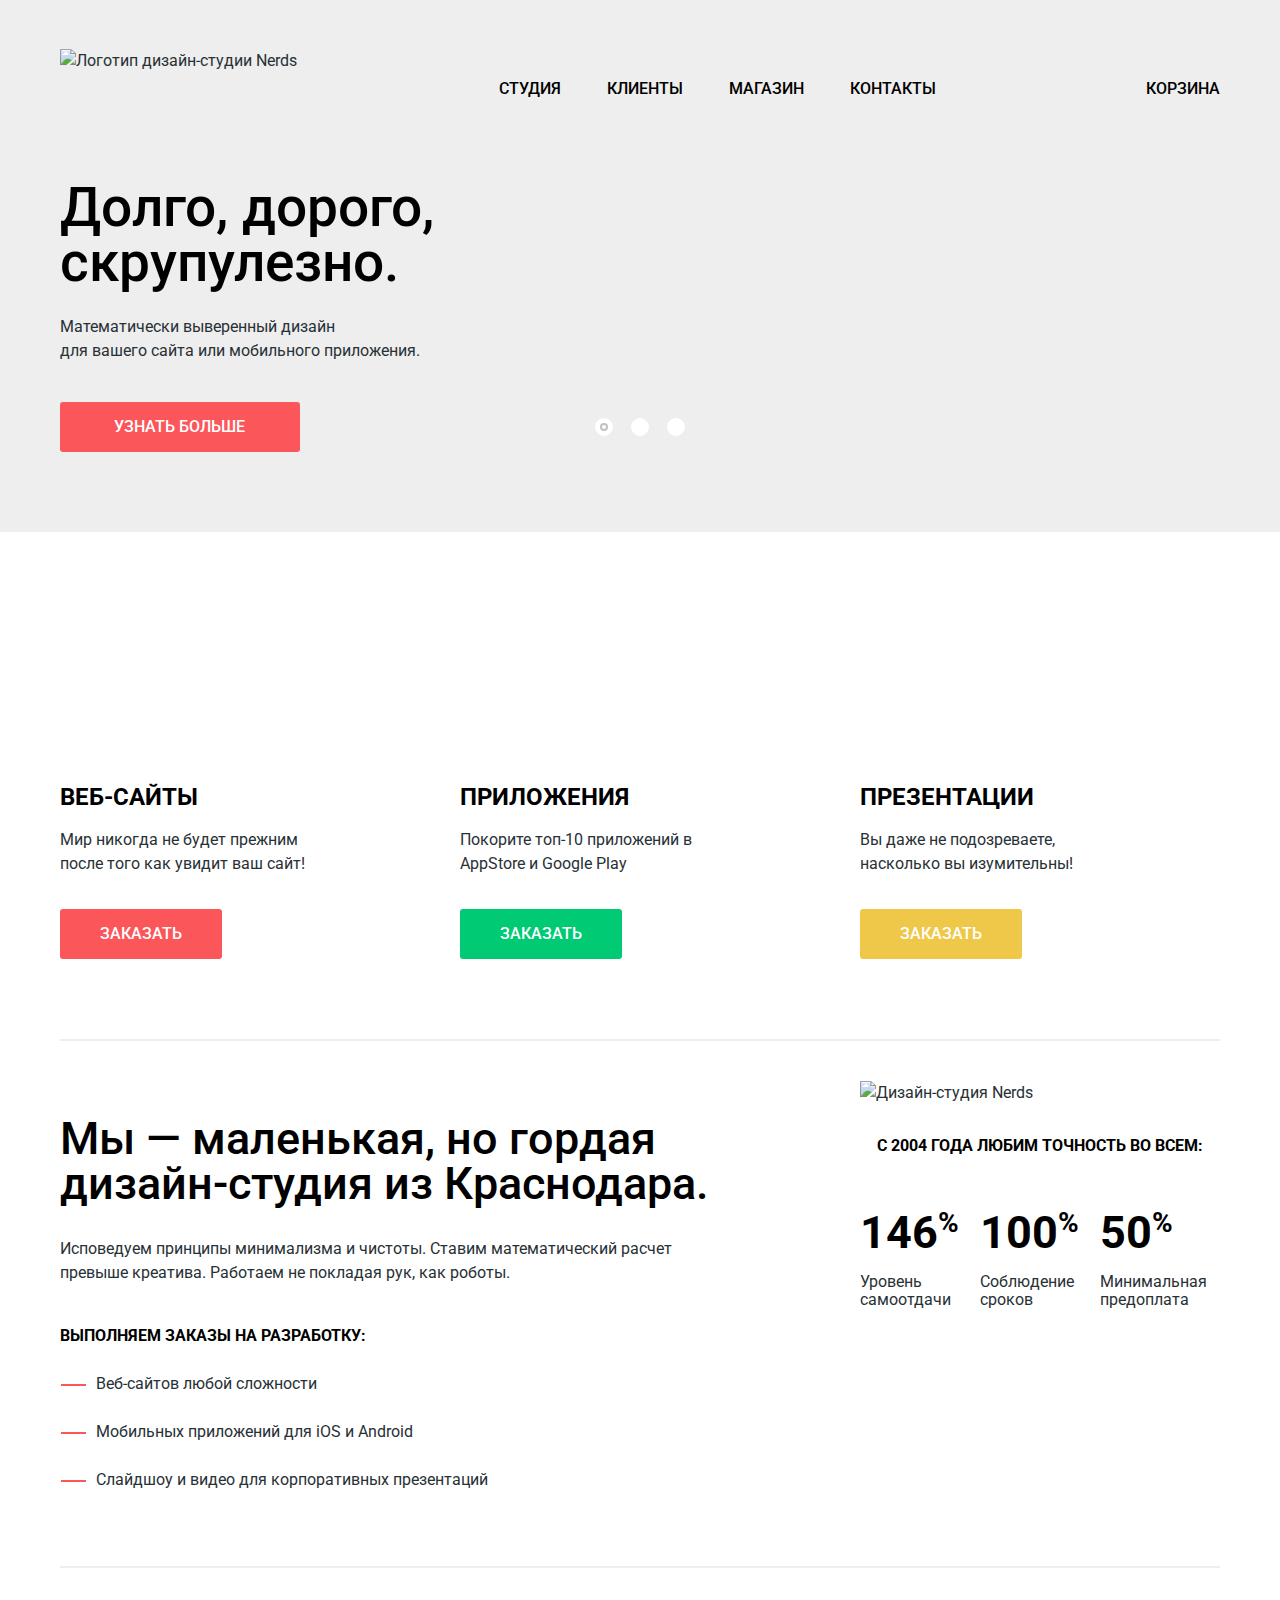
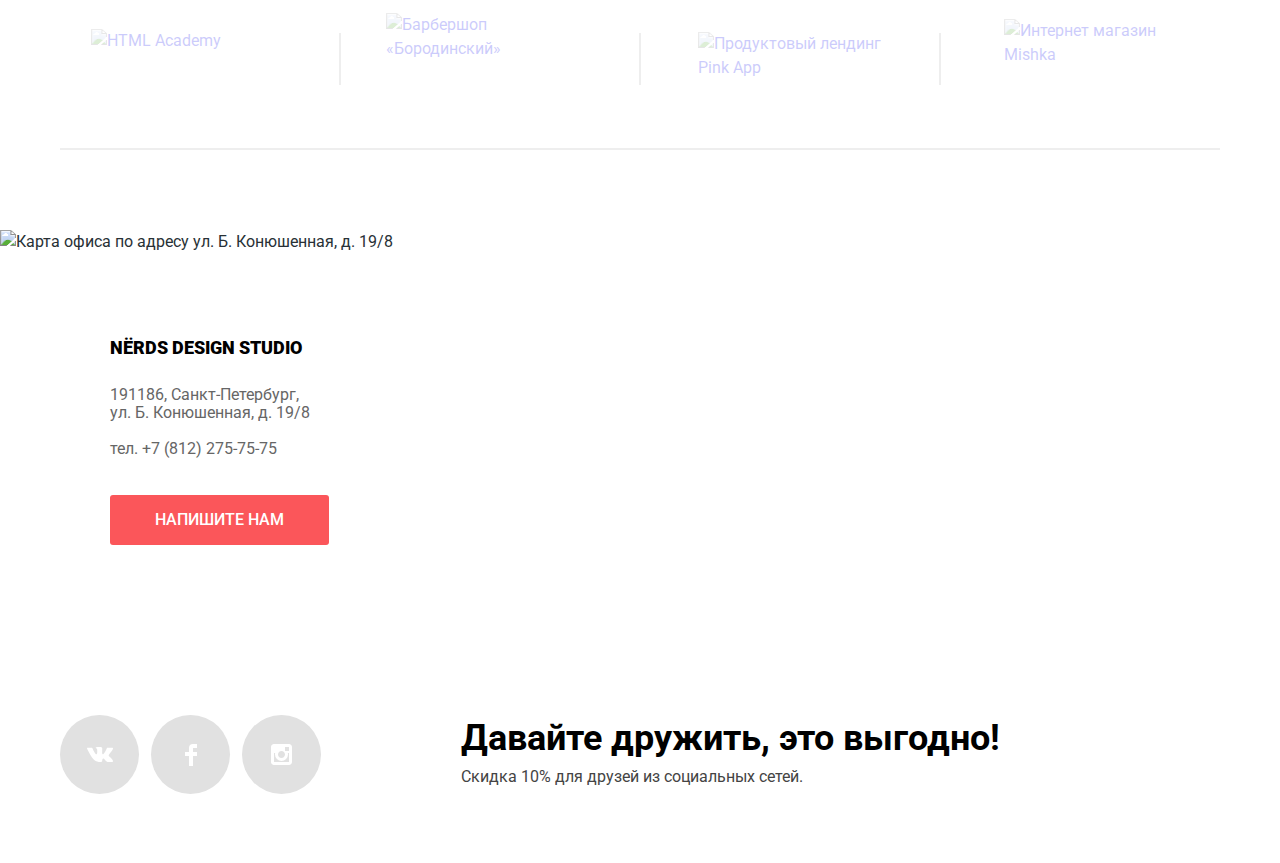
==== index.html @ 659b00ef "Правки по базовым 2.0" ====
<!DOCTYPE html>
<html lang="ru">

  <head>
    <meta charset="utf-8">
    <title>Дизайн-студия «Nerds»</title>
    <link href="https://fonts.googleapis.com/css?family=Roboto:400,500,700,900&amp;subset=cyrillic" rel="stylesheet">
    <link href="css/normalize.css" rel="stylesheet">
    <link href="css/style.css" rel="stylesheet">
  </head>

  <body>
    <header class="main-header">
      <div class="container">
        <nav class="main-navigation" aria-label="Навигация по сайту">
          <a class="main-logo">
            <img src="img/main-logo.svg" width="160" height="65" alt="Логотип дизайн-студии Nerds">
          </a>
          <ul class="site-navigation">
            <li><a href="#">Студия</a></li>
            <li><a href="#">Клиенты</a></li>
            <li><a href="catalog.html">Магазин</a></li>
            <li><a href="#">Контакты</a></li>
          </ul>
          <a class="cart-link" href="#">Корзина</a>
        </nav>
      </div>
    </header>

    <section class="slider">
      <div class="container">
        <h2 class="visually-hidden">Преимущества</h2>
        <ul class="slider-controls">
          <li><a class="active-slide" href="#slide-1"><span class="visually-hidden">Слайд 1</span></a></li>
          <li><a href="#slide-2"><span class="visually-hidden">Слайд 2</span></a></li>
          <li><a href="#slide-3"><span class="visually-hidden">Слайд 3</span></a></li>
        </ul>
        <ul class="slider-list">
          <li class="slider-item slide-1" id="slide-1">
            <p class="slide-title"><b>Долго, дорого,<br>скрупулезно.</b></p>
            <p class="slide-info">Математически выверенный дизайн<br> для вашего сайта или мобильного приложения.</p>
            <a class="button" href="#">Узнать больше</a>
          </li>
          <li class="slider-item slide-2" id="slide-2">
            <p class="slide-title"><b>Любим математику как никто другой</b></p>
            <p class="slide-info">Никакого креатива, только математические формулы для расчета идеальных пропорций.</p>
            <a class="button" href="#">Узнать больше</a>
          </li>
          <li class="slider-item slide-3" id="slide-3">
            <p class="slide-title"><b>Только ночь,<br>только хардкор</b></p>
            <p class="slide-info">Работать днем, как все? Мы против этого.<br> Ближе к полуночи работа только начинается.</p>
            <a class="button" href="#">Узнать больше</a>
          </li>
        </ul>
      </div>
    </section>

    <main class="container">
      <h1 class="visually-hidden">Дизайн-студия «Nerds»</h1>
      <section class="services">
        <h2 class="visually-hidden">Услуги</h2>
        <ul class="services-list">
          <li>
            <section class="service-item service-item-web">
              <h3>Веб-сайты</h3>
              <p>Мир никогда не будет прежним после того как увидит ваш сайт!</p>
              <a class="button" href="#">Заказать</a>
            </section>
          </li>
          <li>
            <section class="service-item service-item-app">
              <h3>Приложения</h3>
              <p>Покорите топ-10 приложений в AppStore и Google Play</p>
              <a class="button button-green" href="#">Заказать</a>
            </section>
          </li>
          <li>
            <section class="service-item service-item-presentation">
              <h3>Презентации</h3>
              <p>Вы даже не подозреваете, насколько вы изумительны!</p>
              <a class="button button-yellow" href="#">Заказать</a>
            </section>
          </li>
        </ul>
      </section>

      <section class="about">
        <h2 class="visually-hidden">О нас</h2>
        <div class="about-parts">
          <div class="about-info">
            <p class="about-lead">
              <b>Мы — маленькая, но гордая дизайн-студия из Краснодара.</b>
            </p>
            <p class="about-text">Исповедуем принципы минимализма и чистоты. Ставим математический расчет превыше креатива. Работаем не покладая рук, как роботы.</p>
            <p class="features-lead">
              <b>Выполняем заказы на разработку:</b>
            </p>
            <ul class="features-list">
              <li>Веб-сайтов любой сложности</li>
              <li>Мобильных приложений для iOS и Android</li>
              <li>Слайдшоу и видео для корпоративных презентаций</li>
            </ul>
          </div>

          <div class="about-advantages">
            <img class="about-logo" src="img/nerds-illustration-logo.png" width="360" height="208" alt="Дизайн-студия Nerds">
            <table class="advantages-table">
              <caption>C 2004 года любим точность во всем:</caption>
              <tr class="advantages-percents">
                <td>146<sup>%</sup></td>
                <td>100<sup>%</sup></td>
                <td>50<sup>%</sup></td>
              </tr>
              <tr class="advantages-text">
                <td>Уровень самоотдачи</td>
                <td>Соблюдение сроков</td>
                <td>Минимальная предоплата</td>
            </table>
          </div>
        </div>
      </section>

      <section class="clients">
        <h2 class="visually-hidden">Наши клиенты</h2>
        <ul class="clients-list">
          <li><a class="client" href="https://htmlacademy.ru/intensive/htmlcss"><img src="img/htmlacademy.png" width="199" height="68" alt="HTML Academy"></a></li>
          <li><a class="client" href="#"><img src="img/borodinski.png" width="209" height="90" alt="Барбершоп «Бородинский»"></a></li>
          <li><a class="client" href="#"><img src="img/pink.png" width="185" height="52" alt="Продуктовый лендинг Pink App"></a></li>
          <li><a class="client" href="#"><img src="img/mishka.png" width="173" height="84" alt="Интернет магазин Mishka"></a></li>
        </ul>
      </section>
    </main>

    <footer class="main-footer">
      <div class="find-us">
        <div class="container">
          <section class="contacts">
            <h2 class="visually-hidden">Контактная информация</h2>
            <p class="studio-name"><b>NЁRDS DESIGN STUDIO</b></p>
            <p>191186, Санкт-Петербург, ул.&nbsp;Б.&nbsp;Конюшенная, д.&nbsp;19/8</p>
            <p>тел. +7 (812) 275-75-75</p>
            <a class="button popup-open" href="#">Напишите нам</a>
          </section>
        </div>
        <iframe class="map" src="https://www.google.com/maps/embed?pb=!1m18!1m12!1m3!1d1998.9827661109448!2d30.32244689088904!3d59.93883474027493!2m3!1f0!2f0!3f0!3m2!1i1024!2i768!4f13.1!3m3!1m2!1s0x4696310fca145cc1%3A0x42b32648d8238007!2z0JHQvtC70YzRiNCw0Y8g0JrQvtC90Y7RiNC10L3QvdCw0Y8g0YPQuy4sIDE5LzgsINCh0LDQvdC60YIt0J_QtdGC0LXRgNCx0YPRgNCzLCDQoNC-0YHRgdC40Y8sIDE5MTE4Ng!5e0!3m2!1sru!2sua!4v1536066253459"></iframe>
        <img src="img/map-with-marker.jpg" width="1440" height="416" alt="Карта офиса по адресу ул. Б. Конюшенная, д. 19/8">
      </div>

      <div class="container">
        <div class="footer-social">
          <ul class="social-buttons">
            <li>
              <a class="social-button" href="#">
                <span class="visually-hidden">Вконтакте</span>
                <svg xmlns="http://www.w3.org/2000/svg" width="26" height="15" viewBox="0 0 26 15"><path fill="#FFF" d="M16.138 11.51c.956-.309 2.18 2.04 3.483 2.939.978.681 1.727.534 1.727.534l3.473-.05s1.815-.112.957-1.554c-.071-.12-.503-1.069-2.585-3.022-2.177-2.043-1.882-1.712.739-5.244 1.597-2.153 2.236-3.468 2.036-4.028-.192-.539-1.365-.399-1.365-.399L20.69.713c-.381.001-.704.119-.851.515-.003.004-.621 1.666-1.445 3.079-1.741 2.989-2.436 3.148-2.724 2.961-.661-.433-.494-1.737-.494-2.664 0-2.897.432-4.105-.846-4.417-.427-.104-.739-.172-1.828-.182-1.392-.021-2.574 0-3.244.329-.445.223-.786.712-.579.74.26.035.843.16 1.155.586.401.552.389 1.789.389 1.789s.229 3.411-.54 3.834c-.528.29-1.25-.302-2.803-3.016-.793-1.388-1.392-2.922-1.392-2.922s-.116-.285-.326-.441c-.25-.185-.6-.244-.6-.244L.848.684S.29.7.085.946c-.182.218-.015.668-.015.668s2.909 6.881 6.203 10.347c3.02 3.182 6.452 2.971 6.452 2.971h1.555s.469-.054.709-.312c.224-.24.214-.691.214-.691s-.031-2.109.935-2.419z"/></svg>
              </a>
            </li>
            <li>
              <a class="social-button" href="#">
                <span class="visually-hidden">Фейсбук</span>
                <svg xmlns="http://www.w3.org/2000/svg" width="12" height="22" viewBox="0 0 12 22"><path fill="#FFF" d="M12 4V0H8a4 4 0 0 0-4 4v4H0v4h4v10h4V12h4V8H8V4h4z"/></svg>
              </a>
            </li>
            <li>
              <a class="social-button" href="#">
                <span class="visually-hidden">Инстаграм</span>
                <svg xmlns="http://www.w3.org/2000/svg" width="21" height="21" viewBox="0 0 21 21"><path fill="#FFF" d="M18 0H3C1.35 0 0 1.35 0 3v15c0 1.65 1.35 3 3 3h15c1.65 0 3-1.35 3-3V3c0-1.65-1.35-3-3-3zm-7.5 7c1.93 0 3.5 1.57 3.5 3.5S12.43 14 10.5 14 7 12.43 7 10.5 8.57 7 10.5 7zM18 18H3V9h1.181A6.504 6.504 0 0 0 4 10.5a6.5 6.5 0 1 0 13 0 6.45 6.45 0 0 0-.181-1.5H18v9zm0-11h-4V3h4v4z"/></svg>
              </a>
            </li>
          </ul>

          <div class="footer-promo">
            <p><b>Давайте дружить, это выгодно!</b></p>
            <p>Скидка 10% для друзей из социальных сетей.</p>
          </div>
        </div>
      </div>
    </footer>

    <section class="contact-us">
      <h2>Напишите нам</h2>
      <form class="contact-form" id="contact-form" method="post">
        <p class="contact-item">
          <label for="contact-name">Ваше имя:</label>
          <input id="contact-name" type="text" name="name" value="" placeholder="Имя Фамилия">
        </p>
        <p class="contact-item">
          <label for="contact-e-mail">Ваш e-mail:</label>
          <input id="contact-e-mail" type="email" name="e-mail" value="" placeholder="email@example.com">
        </p>
        <p class="contact-item">
          <label for="contact-message">Текст письма:</label>
          <textarea form="contact-form" id="contact-message" name="textarea" rows="5" placeholder="В свободной форме"></textarea>
        </p>
        <button class="button" type="submit">Отправить</button>
      </form>
      <button class="form-close" type="button"><span class="visually-hidden">Закрыть</span></button>
    </section>

    <script src="js/script.js"></script>
  </body>
</html>
---- css/style.css ----
html {
  box-sizing: border-box;
}

*,
*::before,
*::after {
    box-sizing: inherit;
}

body {
  margin: 0;
  font-family: "Roboto", Arial, sans-serif;
  font-size: 16px;
  line-height: 24px;
  font-weight: 400;
  color: #283136;
  background-color: #ffffff;
}

a {
  text-decoration: none;
}

img {
  max-width: 100%;
  height: auto;
}

.visually-hidden:not(:focus):not(:active),
input[type="checkbox"].visually-hidden,
input[type="radio"].visually-hidden {
  position: absolute;
  width: 1px;
  height: 1px;
  margin: -1px;
  border: 0;
  padding: 0;
  white-space: nowrap;
  -webkit-clip-path: inset(100%);
         clip-path: inset(100%);
  clip: rect(0 0 0 0);
  overflow: hidden;
}

.container {
  display: block;
  margin-right: auto;
  margin-left: auto;
  padding-right:20px;
  padding-left: 20px;
  width: 1200px;
}

/*---Кнопки---*/

.button {
  display: inline-block;
  margin: 0;
  padding: 16px 40px;
  font-family: "Roboto", Arial, sans-serif;
  font-size: 16px;
  line-height: 18px;
  font-weight: 500;
  color: #ffffff;
  text-transform: uppercase;
  text-align: center;
  vertical-align: top;
  text-decoration: none;
  background-color: #fb565a;
  border: none;
  border-radius: 3px;
}

.button:hover,
.button:focus {
   background-color: #e74246;
}

.button:active {
  color: rgba(255, 255, 255, 0.3);
  background-color: #d7373b;
  box-shadow: inset 0px 3px 0 0 rgba(0, 1, 1, 0.1);
}

/*---Кнопки---*/

/*---Шапка---*/

.main-header {
  padding-top: 49px;
  width: 100%;
  background-color: #eeeeee;
}

.main-navigation {
  display: flex;
  justify-content: space-between;
  align-items: flex-start;
}

.main-logo {
  margin-right: 156px;

}

.main-logo:hover,
.main-logo:focus {
  opacity: 0.8;
}

.main-logo:active {
  opacity: 0.3
}

.site-navigation {
  display: flex;
  flex-wrap: wrap;
  margin-top: 21px;
  margin-bottom: 0;
  padding-left: 0;
  list-style: none;
}

.site-navigation li {
  margin-left: 46px;
}

.site-navigation .active {
  border-bottom: 2px solid #fb565a;
}

.site-navigation a,
.cart-link {
  font-size: 16px;
  line-height: 38px;
  font-weight: 500;
  color: #000000;
  text-transform: uppercase;
}

.site-navigation a:hover,
.site-navigation a:focus,
 .cart-link:hover,
 .cart-link:focus {
  color: #fb565a;
}

.site-navigation a:active,
.cart-link:active {
  color: rgba(0, 0, 0, 0.3);
}

.site-navigation a {
  display: block;
}

.cart-link {
  position: relative;
  margin-top: 21px;
  margin-left: auto;
  padding-left: 41px;
  text-align: right;
}

.cart-link::before {
  content: "";
  position: absolute;
  top: 12px;
  left: 0px;
  width: 15px;
  height: 15px;
  background-image: url("../img/cart-icon.svg");
  background-repeat: no-repeat;
  background-position: 0 0;
}

/*---Шапка---*/

/*---Слайдер---*/

.slider {
  position: relative;
  background-color: #eeeeee;
}

.slider-controls {
  position: absolute;
  left: 50%;
  bottom: 96px;
  display: flex;
  margin-top: 0;
  margin-bottom: 0;
  padding-left: 0;
  transform: translateX(-50%);
  list-style: none;
}

.slider-controls li {
  margin-right: 9px;
  margin-left: 9px;
}

.slider-controls a {
  position: relative;
  display: block;
  width: 18px;
  height: 18px;
  background-color: #ffffff;
  border-radius: 50%;
  cursor: pointer;
}

.slider-controls .active-slide::before {
  content: "";
  position: absolute;
  left: 5px;
  top: 5px;
  width: 8px;
  height: 8px;
  border: 2px solid #c1c1c1;
  border-radius: 50%;
}

.slider-list {
  margin-top: 0;
  margin-bottom: 0;
  padding-left: 0;
  list-style: none;
}

.slider-item {
  padding-top: 72px;
  padding-bottom: 50px;
  min-height: 424px;
  background-repeat: no-repeat;
  background-color: transparent;
}

.slide-1 {
  background-image: url("../img/slide1.png");
  background-position: right 3px bottom 0;
}

.slide-2 {
  background-image: url("../img/slide2.png");
  background-position: right bottom;
}

.slide-3 {
  background-image: url("../img/slide3.png");
  background-position: right bottom;
}

.slide-2,
.slide-3 {
  display: none;
}

.slider-item p {
  margin-top: 0;
  margin-bottom: 0;
}

.slider-item p + p {
  margin-top: 25px;
}

.slide-title {
  max-width: 520px;
  font-size: 55px;
  line-height: 55px;
  color: #000000;
}

.slide-title b {
  font-weight: 500;
}

.slide-info {
  max-width: 415px;
}

.slider-item .button {
  margin-top: 39px;
  padding-right: 55px;
  padding-left: 54px;
}

/*---Слайдер---*/

/*---Услуги---*/

.services {
  padding: 80px 0;
  border-bottom: 2px solid #eeeeee;
}

.services-list {
  display: flex;
  flex-wrap: wrap;
  margin-top: 0;
  margin-bottom: 0;
  padding-left: 0;
  padding-right: 60px;
  list-style: none;
}

.services-list li {
  width: 300px;
}

.services-list li:not(:nth-child(3n)) {
  margin-right: 100px;
}

.service-item {
  padding-top: 170px;
  background-repeat: no-repeat;
  background-position: 0 0;

}

.service-item-web {
  background-image: url("../img/illustration-1.png");
}

.service-item-app {
  background-image: url("../img/illustration-2.png");
}


.service-item-presentation {
  background-image: url("../img/illustration-3.png");
}

.service-item h3 {
  margin: 0;
  margin-bottom: 16px;
  padding: 0;
  font-size: 24px;
  line-height: 30px;
  font-weight: 700;
  color: #000000;
  text-transform: uppercase;
}

.service-item p {
  display: block;
  margin-top: 0;
  margin-bottom: 33px;
  max-width: 250px;
}

.button-green {
  background-color: #00ca74;
}

.button-green:hover,
.button-green:focus {
  background-color: #00bc6c;
}

.button-green:active {
  color: rgba(255, 255, 255, 0.3);
  background-color: #00aa62;
  box-shadow: inset 0px 3px 0 0 rgba(0, 1, 1, 0.1);
}

.button-yellow {
  background-color: #efc84a;
}

.button-yellow:hover,
.button-yellow:focus {
  background-color: #eab534;
}

.button-yellow:active {
  color:  rgba(255, 255, 255, 0.3);
  background-color: #e5a722;
  box-shadow: inset 0px 3px 0 0 rgba(0, 1, 1, 0.1);
}

/*---Услуги---*/

/*---О нас---*/

.about {
  padding-top: 40px;
  padding-bottom: 74px;
}

.about-parts {
  display: flex;
  justify-content: space-between;
}

.about-info {
  margin-top: 35px;
  width: 670px;
}

.about-lead,
.about-text {
  margin-top: 0;
  margin-bottom: 0;
}

.about-lead {
  margin-top: 0;
  margin-bottom: 31px;
}

.about-lead b {
  font-size: 45px;
  line-height: 45px;
  font-weight: 500;
  color: #000000;
}

.features {
  margin-top: 39px;
}

.features-lead {
  margin-top: 39px;
  margin-bottom: 0;
}

.features-list {
  margin-top: 24px;
  margin-bottom: 0;
  padding-left: 0;
  list-style: none;
}

.features-list li {
  position: relative;
  padding-left: 36px;
}

.features-list li + li {
  margin-top: 24px;
}

.features-list li::before {
  content: "";
  position: absolute;
  top: 12px;
  left: 1px;
  width: 25px;
  height: 2px;
  background-color: #fb565a;
}

.features-lead b {
  display: block;
  font-size: 16px;
  line-height: 24px;
  font-weight: 700;
  color: #000000;
  text-transform: uppercase;
}

.about-advantages {
  width: 360px;
}

.advantages-table {
  margin-top: 29px;
  width: 100%;
  border-collapse: collapse;
}

.advantages-table caption {
  margin-bottom: 42px;
  font-size: 16px;
  line-height: 24px;
  font-weight: 700;
  color: #000000;
  text-transform: uppercase;
  text-align: center;
}

.advantages-table td {
  margin: 0;
  padding: 0;
  width: 33.33333%;
}

.advantages-percents td {
  font-size: 45px;
  line-height: 45px;
  font-weight: 700;
  color: #000000;
}

.advantages-percents sup {
  font-size: 28px;
}

.advantages-text  {
  font-size: 16px;
  line-height: 18px;
  color: #283136;
}

.advantages-text td {
  padding-top: 18px;
  line-height: 18px;
}

/*--О нас--*/

/*--Наши клиенты--*/

.clients {
  border-top: 2px solid #eeeeee;
  border-bottom: 2px solid #eeeeee;
}

.clients-list {
  display: flex;
  flex-wrap: wrap;
  align-items: center;
  margin: 0;
  padding: 0;
  list-style: none;
}

.clients-list li {
  position: relative;
  display: block;
  width: 300px;
  height: 180px;
}

.clients-list li:first-child,
.clients-list li:last-child {
  width: 280px;
}

.clients-list li:first-child {
  padding-top: 10px;
  padding-right: 20px;
}

.clients-list li:last-child {
  padding-top: 5px;
  padding-left: 20px;
}

.clients-list li:not(:nth-child(4n))::after {
  content: "";
  position: absolute;
  top: 65px;
  right: -1px;
  width: 2px;
  height: 52px;
  background-color: #eeeeee;
}

.client {
  display: flex;
  align-items: center;
  justify-content: center;
  height: 100%;
  opacity: 0.2;
}

.client {
  opacity: 0.2;
}

.client:hover,
.client:focus {
  opacity: 1;
}

.client:active {
  opacity: 0.1;
}

/*--Наши клиенты--*/
/*О нас*/


/*---Подвал---*/

.main-footer {
  margin-top: 80px;
}

.main-footer .container,
.inner-footer .container {
  position: relative;
  display: flex;
}

.find-us {
  position: relative;
  margin: 0;
  padding: 0;
  background-color: #ffffff;
}

.map {
  z-index: 2;
  display: block;
  margin: 0;
  width: 100%;
  height: 416px;
  border: 0;
}

.find-us img {
  position: absolute;
  top: 0;
  left: 0;
  z-index: 1;
  display: block;
  margin: 0;
  width: 100%;
  height: 416px;
}

.contacts {
  z-index: 3;
  position: absolute;
  top: 54px;
  left: 20px;
  padding: 50px 50px 47px;
  width: 319px;
  background-color: #ffffff;
}

.contacts p {
  margin-top: 0;
  margin-bottom: 18px;
  line-height: 18px;
  color: #666666;
}

.popup-open {
  display: block;
  margin-top: 37px;
  width: 100%;
}

.contacts .studio-name {
  margin-bottom: 24px;
  font-size: 18px;
  line-height: 28px;
  font-weight: 700;
  color: #000000;
}

.footer-social {
  display: flex;
  align-items: flex-start;
  padding: 69px 0;
}

.social-buttons {
  display: flex;
  flex-wrap: wrap;
  align-items: flex-start;
  margin: 0;
  margin-right: 128px;
  padding: 0;
  list-style: none;
}

.social-buttons li {
  margin-right: 12px;
}

.social-button {
  display: flex;
  align-items: center;
  justify-content: center;
  width: 79px;
  height: 79px;
  background-color: #e1e1e1;
  border-radius: 50%
}

.social-button:focus,
.social-button:hover {
  background-color: #e74246;
}

.social-button:active {
  background-color: #d7373b;
  box-shadow: inset 0px 3px 0 0 rgba(0, 1, 1, 0.1);
}

.social-button:active svg {
   opacity: 0.3;
}

.footer-promo p + p {
  margin-top: 10px;
}

.footer-promo p {
  margin: 0;
  margin-top: 5px;
  font-size: 16px;
  line-height: 22px;
  color: #444444;
}

.footer-promo b {
  margin: 0;
  font-size: 36px;
  line-height: 36px;
  font-weight: 700;
  color: #000000;
}

/*---Подвал---*/

/*---Форма---*/

.contact-us {
  position: fixed;
  top: 50%;
  left: 50%;
  z-index: 4;
  display: none;
  padding: 69px 100px 84px 100px;
  width: 960px;
  height: 590px;
  color: #000000;
  background-color: #ffffff;
  box-shadow: 0px 20px 40px 0 rgba(0, 1, 1, 0.75);
  transform: translate(-480px, -295px);
 }

.contact-form {
  display: flex;
  justify-content: space-between;
  flex-wrap: wrap;
  background-color: #ffffff;
}

.form-close {
  position: absolute;
  top: 79px;
  right: 90px;
  width: 21px;
  height: 21px;
  font-size: 0;
  background-color: transparent;
  border: 0;
  outline: none;
  background-image: url("../img/close-cross.svg");
  background-repeat: no-repeat;
  background-position: 0 0;
  cursor: pointer;
  opacity: 0.3;
}

.form-close:hover,
.form-close:focus {
  opacity: 1;
}

.form-close:active {
  opacity: 0.1;
}


.contact-us h2 {
  margin: 0;
  margin-bottom: 40px;
  font-size: 45px;
  line-height: 45px;
  font-weight: 500;
  color: #000000;
}

.contact-item {
  margin: 0;
  margin-bottom: 34px;
}

.contact-item:last-of-type {
  margin-bottom: 40px;
}

.contact-item label {
  display: block;
  margin-bottom: 10px;
  font-size: 16px;
  line-height: 18px;
  font-weight: 700;
  color: #000000;
}

.contact-item input {
  padding: 13px 14px;
  width: 360px;
  font-size: 16px;
  line-height: 18px;
  color: #444444;
  border: 2px solid #d7dcde;
  border-radius: 3px;
  outline: none;
}

.contact-form input:hover {
  border: 2px solid #b4b9bb;
}

.contact-form input:focus {
  color: #000000;
  border: 2px solid #000000;
}

.contact-form input:invalid {
  color: #e74246;
  border: 2px solid #e74246;
}

.contact-form textarea {
  padding: 12px 13px;
  width: 760px;
  font-size: 16px;
  line-height: 18px;
  color: #444444;
  border: 2px solid #d7dcde;
  border-radius: 3px;
  outline: none;
  resize: none;
}

.contact-form textarea:hover {
  border: 2px solid #b4b9bb;
}

.contact-form textarea:focus {
  color: #000000;
  border: 2px solid #000000;
}

.contact-form textarea:invalid {
  color: #e74246;
  border: 2px solid #e74246;
}

.contact-form button {
  padding-left: 83px;
  padding-right: 85px;
}

.popup-show {
  display: block;
  animation: popup-opening 0.6s;
}

.popup-error {
  animation: shake 0.6s;
}

@keyframes popup-opening {
  0% {
    transform: translate(-2000px, -2000px);
  }
  70% {
    transform: translateY(-200px, 30px);
  }
  90% {
    transform: translateY(-200px, -10px);
  }
  100% {
    transform: translateY(-200px, 0);
  }
}

@keyframes shake {
  0%,
  100% {
    transform: translateX(0);
  }
  10%,
  30%,
  50%,
  70%,
  90% {
    transform: translateX(-15px);
  }
  20%,
  40%,
  60%,
  80% {
    transform: translateX(15px);
  }
}
/*---Форма---*/

/*Каталог*/

.page-title {
  margin: 0;
  padding: 0;
  padding-top: 71px;
  padding-bottom: 109px;
  font-size: 55px;
  line-height: 55px;
  font-weight: 500;
  color: #000000;
  text-align: center;
  background-color: #eeeeee;
}

.catalog-page {
  display: flex;
  justify-content: space-between;
}

/*---Фильтр---*/

.filter {
  box-sizing: content-box;
  margin-top: 57px;
  width: 260px;
}


.filter fieldset {
  margin: 0;
  margin-bottom: 51px;
  padding: 0;
  border: none;
}

.filter .filter-item {
  margin-bottom: 60px;
}

.filter legend {
  margin-bottom: 21px;
  font-size: 18px;
  line-height: 18px;
  font-weight: 700;
  color: #000000;
  text-transform: uppercase;
}

.filter ul {
  margin: 0;
  padding: 0;
  list-style: none;
}

.filter-option,
.filter-feature {
  margin-bottom: 20px;
  padding-left: 36px;
}

.filter-option:last-of-type,
.filter-feature:last-of-type {
  margin-bottom: 0;
}

.filter-option label,
.filter-feature label {
  position: relative;
  display: block;
  cursor: pointer;
  user-select: none;
}

.filter-option label,
.filter-features label {
  font-size: 16px;
  line-height: 20px;
  color: #283136;
}

.filter-option label:hover,
.filter-option label:focus,
.filter-features label:hover,
.filter-features label:focus {
  color: #000000;
}

.filter-input-checkbox:disabled label,
.filter-input-radio:disabled label {
  color: rgba(40, 49, 54, 0.3);
}

.filter-input-checkbox + label::before {
  content: "";
  position: absolute;
  left: -35px;
  top: 0;
  width: 27px;
  height: 23px;
  background-image: url("../img/checkbox-off.svg");
  background-position: 0 0;
  background-repeat: no-repeat;
  opacity: 0.4;
}

.filter-input-checkbox:checked + label::before {
  content: "";
  position: absolute;
  width: 27px;
  height: 23px;
  background-image: url("../img/checkbox-on.svg");
  background-position: 0 0;
  background-repeat: no-repeat;
  opacity: 0.4;
}

.filter-input-checkbox:hover + label::before,
.filter-input-checkbox:focus + label::before {
  opacity: 1;
}

.filter-input-checkbox:disabled + label::before {
  opacity: 0.1;
}

.filter-input-radio + label::before {
  content: "";
  position: absolute;
  left: -35px;
  top: -3px;
  width: 25px;
  height: 25px;
  background-image: url("../img/radio-off.svg");
  background-position: 0 0;
  background-repeat: no-repeat;
  opacity: 0.4;
}

.filter-input-radio:checked + label::before {
  content: "";
  position: absolute;
  width: 25px;
  height: 25px;
  background-image: url("../img/radio-on.svg");
  background-position: 0 0;
  background-repeat: no-repeat;
  opacity: 0.4;
}

.filter-input-radio:hover + label::before,
.filter-input-radio:focus + label::before {
  opacity: 1;
}

.filter-input-radio:disabled + label::before {
  opacity: 0.1;
}


.filter-item {
  margin: 0;
  padding: 0;
  width: 260px;
  border: none;
}

.range-filter {
  width: 260px;
}

.filter-item legend {
  margin-bottom: 50px;
  font-size: 18px;
  line-height: 24px;
  font-weight: 700;
  text-transform: uppercase;
}

.range-controls {
  position: relative;
  margin-bottom: 15px;
  padding-top: 39px;
  padding-right: 20px;
  padding-left: 20px;
  height: 41px;
  background-color: #f1f1f1;
  border-radius: 5px;
}

.range-controls .scale {
  height: 2px;
  background: #d7dcde;
}

.range-controls .bar {
  width: 70%;
  height: 2px;
  background: #00ca74;
}

.range-controls .toggle {
  position: absolute;
  top: 31px;
  left: 0;
  padding: 0;
  width: 4px;
  height: 4px;
  border: 8px solid #ffffff;
  border-radius: 50%;
  background-color: #ababab;
  -webkit-box-shadow: 0 2px 1px 0 #cfcfcf;
          box-shadow: 0 2px 1px 0 #cfcfcf;
  cursor: pointer;
}

.range-controls .toggle-min {
  left: 18px;
}

.range-controls .toggle-max {
  left: 160px;
}

.price-controls {
  font-size: 0;
}

.price-controls label {
  display: inline-block;
  width: 50%;
  font-size: 16px;
  text-transform: uppercase;
  vertical-align: baseline;
}

.price-controls input {
  margin-left: 9px;
  padding: 10px 10px;
  width: 60px;
  color: #283136;
  text-align: center;
  vertical-align: baseline;
  background: #f1f1f1;
  border: none;
  border-radius: 5px;
}

.max-price {
  text-align: right;
}


.filter .button {
  padding: 15px 89px;
  color: #000000;
  background-color: #eeeeee;
}

.filter .button:hover,
.filter .button:focus {
  background-color: #dfdfdf;
}

.filter .button:active {
  color: rgba(0, 0, 0, 0.3);
  background-color: #d5d5d5;
  box-shadow: inset 0px 3px 0 0 rgba(0, 1, 1, 0.1);
}

/*---Фильтр---*/

/*---Сортировка---*/

.catalog-sorting {
  display: flex;
  align-items: center;
  margin-bottom : 53px;
}

.sorting-title {
  margin-right: auto;
  font-size: 18px;
  line-height: 18px;
  font-weight: 700;
  color: #000000;
  text-transform: uppercase;
}

.sorting-type,
.sorting-updown {
  display: flex;
  align-items: center;
  margin-top: 0;
  margin-bottom: 0;
  padding-left: 0;
  list-style: none;
}

.sorting-type {
  margin-right: 48px;
}

.sorting-type a {
  font-size: 14px;
  line-height: 18px;
  text-transform: uppercase;
  color: #000000;
  opacity: 0.3;
}

.sorting-type a:hover,
.sorting-type a:focus {
  opacity: 0.6;
}

.sorting-type a:active {
  opacity: 1;
}

.sorting-type {
  margin-right: 48px;
}

.sorting-type li:not(:last-child) {
  margin-right: 27px;
}

.sorting-updown li:not(:last-child) {
  margin-right: 18px;
}

.sorting-updown svg {
  display: block;
  opacity: 0.2;
}

.sorting-updown svg:hover,
.sorting-updown svg:focus {
  opacity: 0.4;
}

.sorting-updown svg:active {
  opacity: 1;
}

.active svg {
  opacity: 1;
}

/*---Сортировка---*/

/*---Каталог---*/

.catalog-content {
  margin-top: 55px;
  width: 760px;
}

.catalog-list {
  display: flex;
  justify-content: space-between;
  flex-wrap: wrap;
  margin:0;
  margin-bottom: 27px;
  padding: 0;
  list-style: none;
}

.catalog-list li {
  width: 360px;
  margin-bottom: 33px;
  background-color: #e9e9e9;
  border-radius: 3px 3px 0 0;
}

.catalog-item {
  position: relative;
  overflow: hidden;
  padding-top: 40px;
  border: 1px solid #e5e5e5;
  border-radius: 3px 3px 0 0;
}

.catalog-item:hover {
  background-color: #4d4d4d;
  box-shadow: 0 6px 15px rgba(0,0,0,0.25);
}

.catalog-item::before {
  content: "";
  position: absolute;
  top: 13px;
  left: 16px;
  width: 14px;
  height: 14px;
  background-color: #ffffff;
  border-radius: 50%;
  box-shadow: 23px 0 0 #ffffff, 46px 0 0 #ffffff;
}

.catalog-item img {
  width: 360px;
  height: 574px;
  vertical-align: middle;
}

.catalog-item-hidden {
  position: absolute;
  top: 385px;
  padding-top: 28px;
  padding-bottom: 43px;
  width: 360px;
  height: 231px;
  text-align: center;
  background-color: #eeeeee;
  opacity: 0;
}

.sedona,
.borodinski,
.mishka {
  padding-left: 79px;
  padding-right: 79px;
}

.pink,
.a-plus,
.kvast {
  padding-left: 61px;
  padding-right: 61px;
}

.catalog-item:hover .catalog-item-hidden {
  opacity: 1;
}

.catalog-item-price {
  margin-top: 30px;
  padding-right: 60px;
  padding-left: 60px;
}

.item-title a {
  font-size: 18px;
  line-height: 30px;
  font-weight: 700;
  color: #000000;
  text-transform: uppercase;
}

.item-title {
  overflow: hidden;
  margin-top: 0;
  margin-bottom: 14px;
  text-align: center;
}

.catalog-item p {
  overflow: hidden;
  margin: 0;
  max-height: 36px;
  font-size: 16px;
  line-height: 18px;
  font-weight: 400;
  color: #666666;
  text-align: center;
}

/*---Каталог---*/

/*---Пагинация---*/

.pagination-list {
  display: flex;
  justify-content: flex-start;
  margin: 0;
  padding: 0;
  list-style: none;
}

.pagination-item {
  margin-right: 10px;
}

.pagination-item a {
  display: block;
  margin: 0;
  padding: 15px 20px;
  font-size: 16px;
  line-height: 18px;
  font-weight: 500;
  color: #000000;
  text-align: center;
  vertical-align: middle;
  text-transform: uppercase;
  background-color: #eeeeee;
  border: 1px solid #eeeeee;
  border-radius: 3px;
}

.next-page {
  width: 260px;
}


.pagination-item a:last-of-type {
  margin-right: 0;
}

.pagination-list a:hover,
.pagination-list a:focus {
  background-color: #dfdfdf
}

.pagination-list a:active {
  color: rgba(0, 0, 0, 0.3);
  background-color: #d5d5d5;
  box-shadow: inset 0px 3px 0 0 rgba(0, 1, 1, 0.1);
}

.current-page a {
  padding: 13px 18px;
  background-color: #ffffff;
  border: 3px solid #dbdbdb;
}

/*---Пагинация---*/
/*--Каталог--*/

/*----Футер----*/
.inner-footer {
margin-top: 60px;
}
/*----Футер----*/
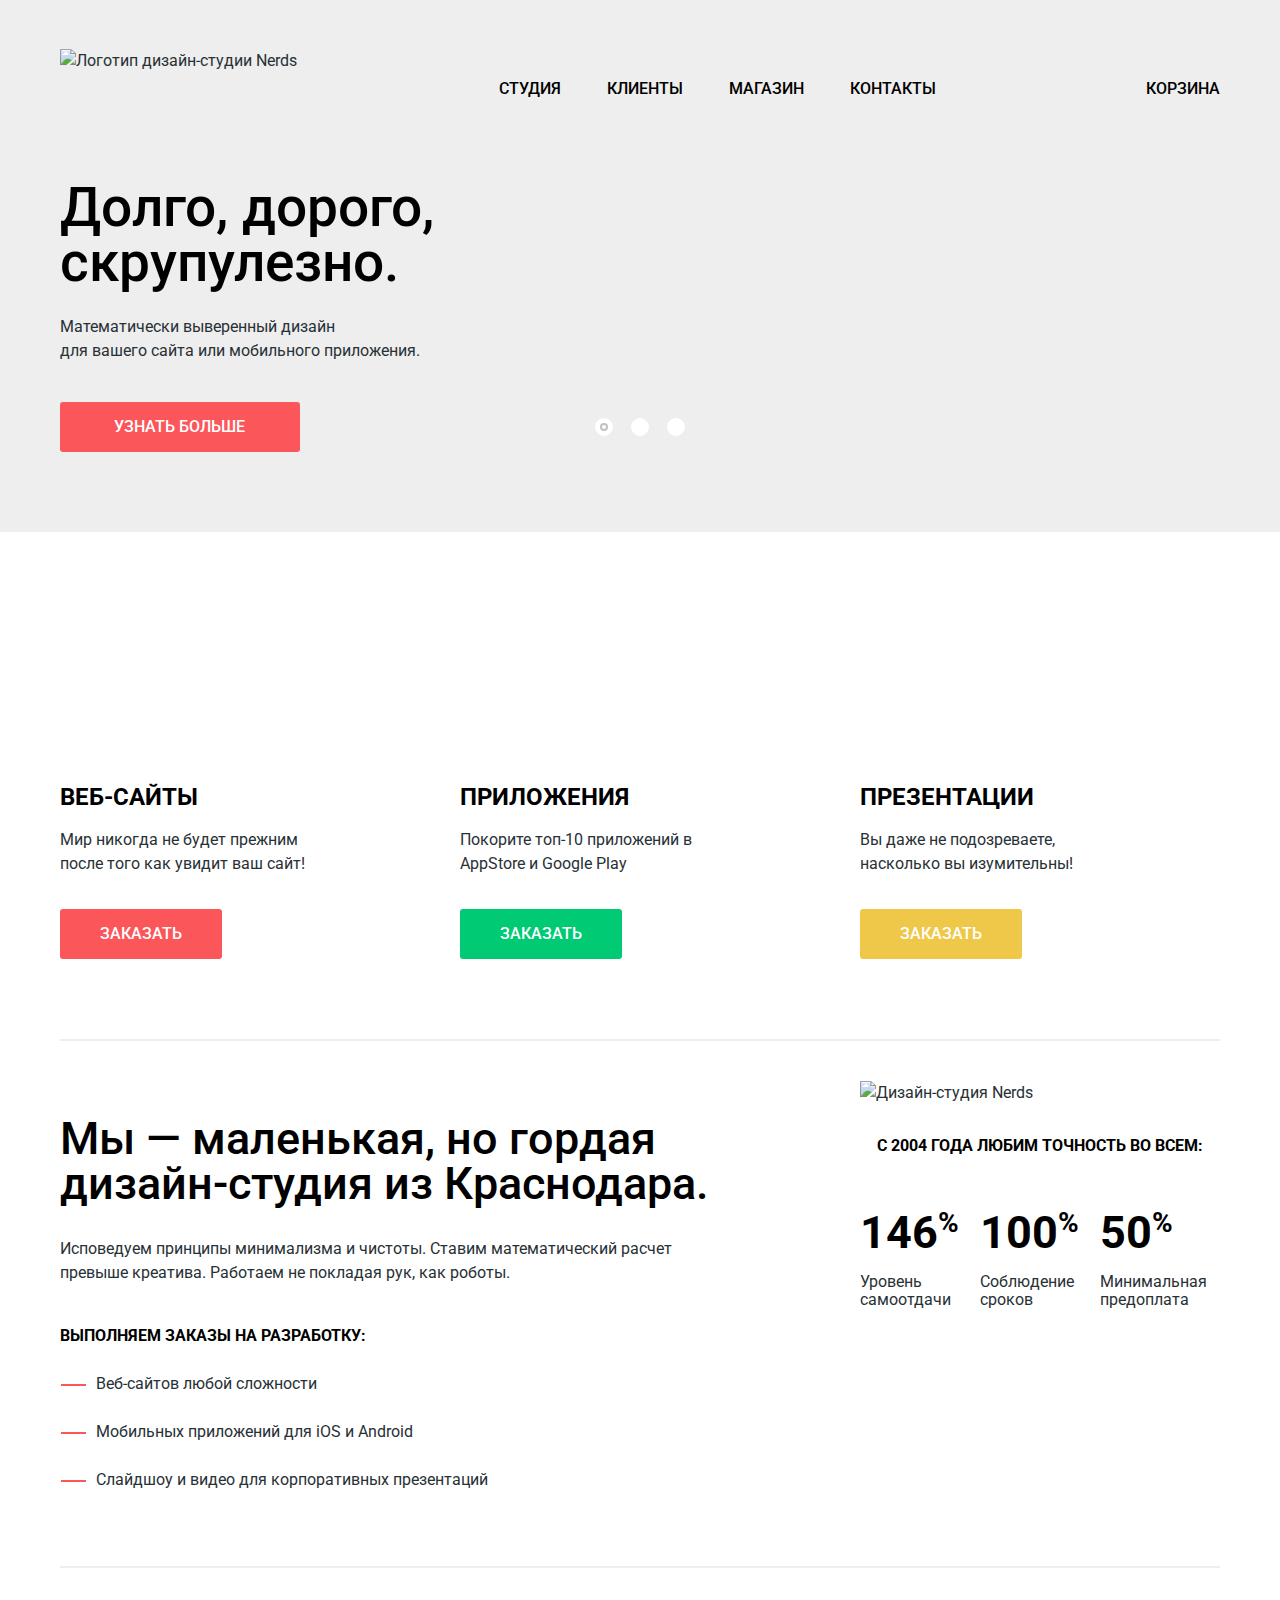
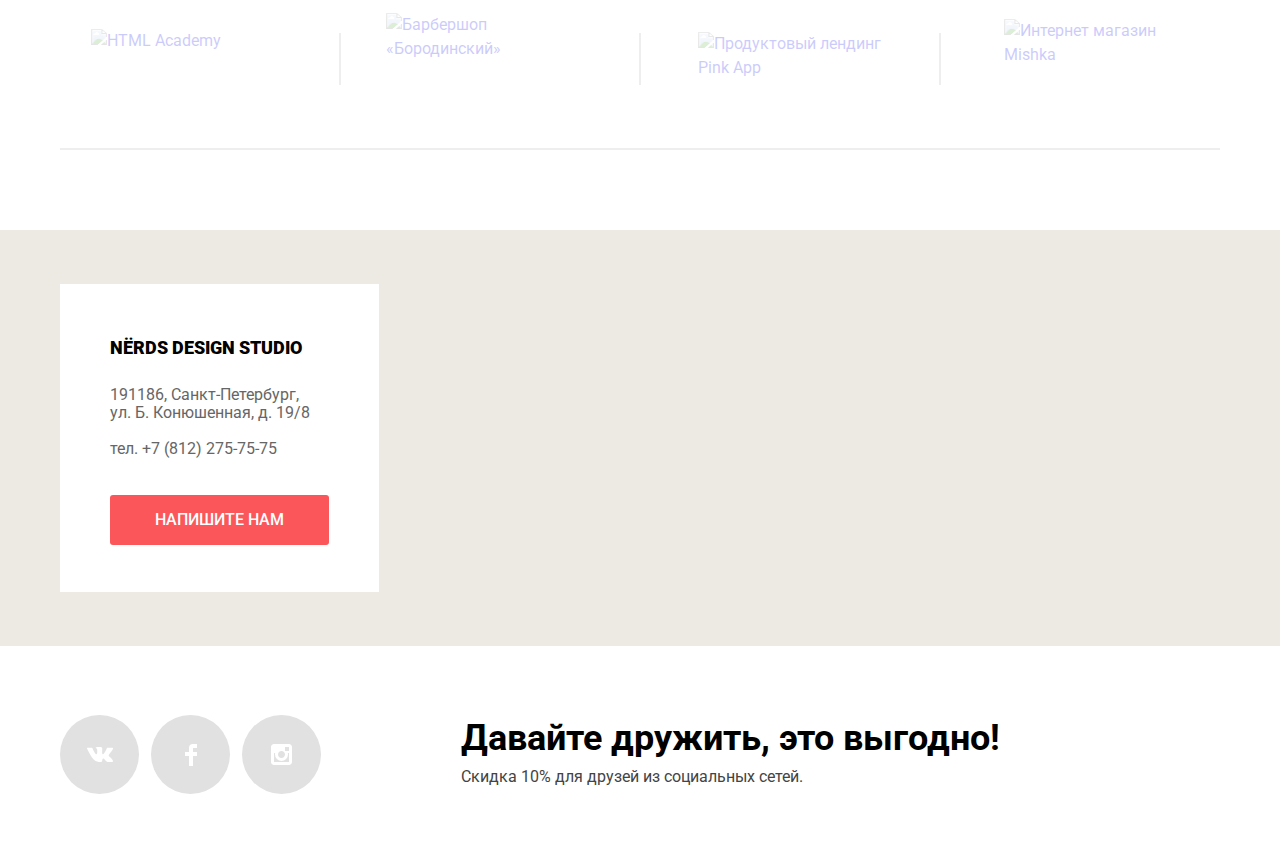
==== commit c9920310: "Базовые + дополнительные 1.0" ====
--- a/index.html
+++ b/index.html
@@ -31,24 +31,24 @@
       <div class="container">
         <h2 class="visually-hidden">Преимущества</h2>
         <ul class="slider-controls">
-          <li><a class="active-slide" href="#slide-1"><span class="visually-hidden">Слайд 1</span></a></li>
-          <li><a href="#slide-2"><span class="visually-hidden">Слайд 2</span></a></li>
-          <li><a href="#slide-3"><span class="visually-hidden">Слайд 3</span></a></li>
+          <li><a class="active-slide slider-control" href="#slide-1"><span class="visually-hidden">Слайд 1</span></a></li>
+          <li><a class="slider-control" href="#slide-2"><span class="visually-hidden">Слайд 2</span></a></li>
+          <li><a class="slider-control" href="#slide-3"><span class="visually-hidden">Слайд 3</span></a></li>
         </ul>
         <ul class="slider-list">
-          <li class="slider-item slide-1" id="slide-1">
-            <p class="slide-title"><b>Долго, дорого,<br>скрупулезно.</b></p>
-            <p class="slide-info">Математически выверенный дизайн<br> для вашего сайта или мобильного приложения.</p>
+          <li class="slider-item slide-1 active-slide" id="slide-1">
+            <p class="slide-lead"><b>Долго, дорого,<br>скрупулезно.</b></p>
+            <p class="slide-caption">Математически выверенный дизайн<br> для вашего сайта или мобильного приложения.</p>
             <a class="button" href="#">Узнать больше</a>
           </li>
           <li class="slider-item slide-2" id="slide-2">
-            <p class="slide-title"><b>Любим математику как никто другой</b></p>
-            <p class="slide-info">Никакого креатива, только математические формулы для расчета идеальных пропорций.</p>
+            <p class="slide-lead"><b>Любим математику как никто другой</b></p>
+            <p class="slide-caption">Никакого креатива, только математические формулы для расчета идеальных пропорций.</p>
             <a class="button" href="#">Узнать больше</a>
           </li>
           <li class="slider-item slide-3" id="slide-3">
-            <p class="slide-title"><b>Только ночь,<br>только хардкор</b></p>
-            <p class="slide-info">Работать днем, как все? Мы против этого.<br> Ближе к полуночи работа только начинается.</p>
+            <p class="slide-lead"><b>Только ночь,<br>только хардкор</b></p>
+            <p class="slide-caption">Работать днем, как все? Мы против этого.<br> Ближе к полуночи работа только начинается.</p>
             <a class="button" href="#">Узнать больше</a>
           </li>
         </ul>
@@ -115,6 +115,7 @@
                 <td>Уровень самоотдачи</td>
                 <td>Соблюдение сроков</td>
                 <td>Минимальная предоплата</td>
+              </tr>
             </table>
           </div>
         </div>
@@ -123,10 +124,10 @@
       <section class="clients">
         <h2 class="visually-hidden">Наши клиенты</h2>
         <ul class="clients-list">
-          <li><a class="client" href="https://htmlacademy.ru/intensive/htmlcss"><img src="img/htmlacademy.png" width="199" height="68" alt="HTML Academy"></a></li>
+          <li class="client-htmlacademy"><a class="client" href="https://htmlacademy.ru/intensive/htmlcss"><img src="img/htmlacademy.png" width="199" height="68" alt="HTML Academy"></a></li>
           <li><a class="client" href="#"><img src="img/borodinski.png" width="209" height="90" alt="Барбершоп «Бородинский»"></a></li>
           <li><a class="client" href="#"><img src="img/pink.png" width="185" height="52" alt="Продуктовый лендинг Pink App"></a></li>
-          <li><a class="client" href="#"><img src="img/mishka.png" width="173" height="84" alt="Интернет магазин Mishka"></a></li>
+          <li class="client-mishka"><a class="client" href="#"><img src="img/mishka.png" width="173" height="84" alt="Интернет магазин Mishka"></a></li>
         </ul>
       </section>
     </main>
@@ -143,36 +144,32 @@
           </section>
         </div>
         <iframe class="map" src="https://www.google.com/maps/embed?pb=!1m18!1m12!1m3!1d1998.9827661109448!2d30.32244689088904!3d59.93883474027493!2m3!1f0!2f0!3f0!3m2!1i1024!2i768!4f13.1!3m3!1m2!1s0x4696310fca145cc1%3A0x42b32648d8238007!2z0JHQvtC70YzRiNCw0Y8g0JrQvtC90Y7RiNC10L3QvdCw0Y8g0YPQuy4sIDE5LzgsINCh0LDQvdC60YIt0J_QtdGC0LXRgNCx0YPRgNCzLCDQoNC-0YHRgdC40Y8sIDE5MTE4Ng!5e0!3m2!1sru!2sua!4v1536066253459"></iframe>
-        <img src="img/map-with-marker.jpg" width="1440" height="416" alt="Карта офиса по адресу ул. Б. Конюшенная, д. 19/8">
       </div>
+      <div class="footer-social-container">
+        <ul class="social-buttons">
+          <li>
+            <a class="social-button" href="#">
+              <span class="visually-hidden">Вконтакте</span>
+              <svg xmlns="http://www.w3.org/2000/svg" width="26" height="15" viewBox="0 0 26 15"><path fill="#FFF" d="M16.138 11.51c.956-.309 2.18 2.04 3.483 2.939.978.681 1.727.534 1.727.534l3.473-.05s1.815-.112.957-1.554c-.071-.12-.503-1.069-2.585-3.022-2.177-2.043-1.882-1.712.739-5.244 1.597-2.153 2.236-3.468 2.036-4.028-.192-.539-1.365-.399-1.365-.399L20.69.713c-.381.001-.704.119-.851.515-.003.004-.621 1.666-1.445 3.079-1.741 2.989-2.436 3.148-2.724 2.961-.661-.433-.494-1.737-.494-2.664 0-2.897.432-4.105-.846-4.417-.427-.104-.739-.172-1.828-.182-1.392-.021-2.574 0-3.244.329-.445.223-.786.712-.579.74.26.035.843.16 1.155.586.401.552.389 1.789.389 1.789s.229 3.411-.54 3.834c-.528.29-1.25-.302-2.803-3.016-.793-1.388-1.392-2.922-1.392-2.922s-.116-.285-.326-.441c-.25-.185-.6-.244-.6-.244L.848.684S.29.7.085.946c-.182.218-.015.668-.015.668s2.909 6.881 6.203 10.347c3.02 3.182 6.452 2.971 6.452 2.971h1.555s.469-.054.709-.312c.224-.24.214-.691.214-.691s-.031-2.109.935-2.419z"/></svg>
+            </a>
+          </li>
+          <li>
+            <a class="social-button" href="#">
+              <span class="visually-hidden">Фейсбук</span>
+              <svg xmlns="http://www.w3.org/2000/svg" width="12" height="22" viewBox="0 0 12 22"><path fill="#FFF" d="M12 4V0H8a4 4 0 0 0-4 4v4H0v4h4v10h4V12h4V8H8V4h4z"/></svg>
+            </a>
+          </li>
+          <li>
+            <a class="social-button" href="#">
+              <span class="visually-hidden">Инстаграм</span>
+              <svg xmlns="http://www.w3.org/2000/svg" width="21" height="21" viewBox="0 0 21 21"><path fill="#FFF" d="M18 0H3C1.35 0 0 1.35 0 3v15c0 1.65 1.35 3 3 3h15c1.65 0 3-1.35 3-3V3c0-1.65-1.35-3-3-3zm-7.5 7c1.93 0 3.5 1.57 3.5 3.5S12.43 14 10.5 14 7 12.43 7 10.5 8.57 7 10.5 7zM18 18H3V9h1.181A6.504 6.504 0 0 0 4 10.5a6.5 6.5 0 1 0 13 0 6.45 6.45 0 0 0-.181-1.5H18v9zm0-11h-4V3h4v4z"/></svg>
+            </a>
+          </li>
+        </ul>
 
-      <div class="container">
-        <div class="footer-social">
-          <ul class="social-buttons">
-            <li>
-              <a class="social-button" href="#">
-                <span class="visually-hidden">Вконтакте</span>
-                <svg xmlns="http://www.w3.org/2000/svg" width="26" height="15" viewBox="0 0 26 15"><path fill="#FFF" d="M16.138 11.51c.956-.309 2.18 2.04 3.483 2.939.978.681 1.727.534 1.727.534l3.473-.05s1.815-.112.957-1.554c-.071-.12-.503-1.069-2.585-3.022-2.177-2.043-1.882-1.712.739-5.244 1.597-2.153 2.236-3.468 2.036-4.028-.192-.539-1.365-.399-1.365-.399L20.69.713c-.381.001-.704.119-.851.515-.003.004-.621 1.666-1.445 3.079-1.741 2.989-2.436 3.148-2.724 2.961-.661-.433-.494-1.737-.494-2.664 0-2.897.432-4.105-.846-4.417-.427-.104-.739-.172-1.828-.182-1.392-.021-2.574 0-3.244.329-.445.223-.786.712-.579.74.26.035.843.16 1.155.586.401.552.389 1.789.389 1.789s.229 3.411-.54 3.834c-.528.29-1.25-.302-2.803-3.016-.793-1.388-1.392-2.922-1.392-2.922s-.116-.285-.326-.441c-.25-.185-.6-.244-.6-.244L.848.684S.29.7.085.946c-.182.218-.015.668-.015.668s2.909 6.881 6.203 10.347c3.02 3.182 6.452 2.971 6.452 2.971h1.555s.469-.054.709-.312c.224-.24.214-.691.214-.691s-.031-2.109.935-2.419z"/></svg>
-              </a>
-            </li>
-            <li>
-              <a class="social-button" href="#">
-                <span class="visually-hidden">Фейсбук</span>
-                <svg xmlns="http://www.w3.org/2000/svg" width="12" height="22" viewBox="0 0 12 22"><path fill="#FFF" d="M12 4V0H8a4 4 0 0 0-4 4v4H0v4h4v10h4V12h4V8H8V4h4z"/></svg>
-              </a>
-            </li>
-            <li>
-              <a class="social-button" href="#">
-                <span class="visually-hidden">Инстаграм</span>
-                <svg xmlns="http://www.w3.org/2000/svg" width="21" height="21" viewBox="0 0 21 21"><path fill="#FFF" d="M18 0H3C1.35 0 0 1.35 0 3v15c0 1.65 1.35 3 3 3h15c1.65 0 3-1.35 3-3V3c0-1.65-1.35-3-3-3zm-7.5 7c1.93 0 3.5 1.57 3.5 3.5S12.43 14 10.5 14 7 12.43 7 10.5 8.57 7 10.5 7zM18 18H3V9h1.181A6.504 6.504 0 0 0 4 10.5a6.5 6.5 0 1 0 13 0 6.45 6.45 0 0 0-.181-1.5H18v9zm0-11h-4V3h4v4z"/></svg>
-              </a>
-            </li>
-          </ul>
-
-          <div class="footer-promo">
-            <p><b>Давайте дружить, это выгодно!</b></p>
-            <p>Скидка 10% для друзей из социальных сетей.</p>
-          </div>
+        <div class="footer-promo">
+          <p><b>Давайте дружить, это выгодно!</b></p>
+          <p>Скидка 10% для друзей из социальных сетей.</p>
         </div>
       </div>
     </footer>
--- a/css/style.css
+++ b/css/style.css
@@ -10,6 +10,7 @@
 
 body {
   margin: 0;
+  min-width: 1200px;
   font-family: "Roboto", Arial, sans-serif;
   font-size: 16px;
   line-height: 24px;
@@ -37,8 +38,7 @@
   border: 0;
   padding: 0;
   white-space: nowrap;
-  -webkit-clip-path: inset(100%);
-         clip-path: inset(100%);
+  clip-path: inset(100%);
   clip: rect(0 0 0 0);
   overflow: hidden;
 }
@@ -47,9 +47,7 @@
   display: block;
   margin-right: auto;
   margin-left: auto;
-  padding-right:20px;
-  padding-left: 20px;
-  width: 1200px;
+  width: 1160px;
 }
 
 /*---Кнопки---*/
@@ -100,7 +98,7 @@
 }
 
 .main-logo {
-  margin-right: 156px;
+  margin-right: 202px;
 
 }
 
@@ -123,7 +121,7 @@
 }
 
 .site-navigation li {
-  margin-left: 46px;
+  margin-right: 46px;
 }
 
 .site-navigation .active {
@@ -141,8 +139,8 @@
 
 .site-navigation a:hover,
 .site-navigation a:focus,
- .cart-link:hover,
- .cart-link:focus {
+.cart-link:hover,
+.cart-link:focus {
   color: #fb565a;
 }
 
@@ -230,6 +228,7 @@
 }
 
 .slider-item {
+  display: none;
   padding-top: 72px;
   padding-bottom: 50px;
   min-height: 424px;
@@ -252,9 +251,8 @@
   background-position: right bottom;
 }
 
-.slide-2,
-.slide-3 {
-  display: none;
+.active-slide {
+  display: block;
 }
 
 .slider-item p {
@@ -266,18 +264,18 @@
   margin-top: 25px;
 }
 
-.slide-title {
+.slide-lead {
   max-width: 520px;
   font-size: 55px;
   line-height: 55px;
   color: #000000;
 }
 
-.slide-title b {
+.slide-lead b {
   font-weight: 500;
 }
 
-.slide-info {
+.slide-caption {
   max-width: 415px;
 }
 
@@ -292,7 +290,8 @@
 /*---Услуги---*/
 
 .services {
-  padding: 80px 0;
+  padding: 0;
+  padding-bottom: 80px;
   border-bottom: 2px solid #eeeeee;
 }
 
@@ -307,6 +306,7 @@
 }
 
 .services-list li {
+  margin-top: 80px;
   width: 300px;
 }
 
@@ -536,20 +536,21 @@
   height: 180px;
 }
 
-.clients-list li:first-child,
-.clients-list li:last-child {
+.clients-list li:nth-child(4n+1),
+.clients-list li:nth-child(4n) {
   width: 280px;
 }
 
-.clients-list li:first-child {
+.client-htmlacademy {
   padding-top: 10px;
   padding-right: 20px;
 }
 
-.clients-list li:last-child {
+.client-mishka {
   padding-top: 5px;
   padding-left: 20px;
 }
+
 
 .clients-list li:not(:nth-child(4n))::after {
   content: "";
@@ -592,29 +593,19 @@
   margin-top: 80px;
 }
 
-.main-footer .container,
-.inner-footer .container {
-  position: relative;
-  display: flex;
-}
-
 .find-us {
   position: relative;
   margin: 0;
-  padding: 0;
-  background-color: #ffffff;
+  padding-top: 54px;
+  padding-bottom: 54px;
+  min-height: 416px;
+  background-color: #eceae2;
+  background-image: url("../img/map-with-marker.png");
+  background-position: center;
+  background-repeat: no-repeat;
 }
 
 .map {
-  z-index: 2;
-  display: block;
-  margin: 0;
-  width: 100%;
-  height: 416px;
-  border: 0;
-}
-
-.find-us img {
   position: absolute;
   top: 0;
   left: 0;
@@ -622,14 +613,13 @@
   display: block;
   margin: 0;
   width: 100%;
-  height: 416px;
+  height: 100%;
+  border: 0;
 }
 
 .contacts {
-  z-index: 3;
-  position: absolute;
-  top: 54px;
-  left: 20px;
+  position: relative;
+  z-index: 2;
   padding: 50px 50px 47px;
   width: 319px;
   background-color: #ffffff;
@@ -656,10 +646,13 @@
   color: #000000;
 }
 
-.footer-social {
+.footer-social-container {
   display: flex;
   align-items: flex-start;
+  margin-right: auto;
+  margin-left: auto;
   padding: 69px 0;
+  width: 1160px;
 }
 
 .social-buttons {
@@ -674,6 +667,7 @@
 
 .social-buttons li {
   margin-right: 12px;
+  max-width: 273px;
 }
 
 .social-button {
@@ -698,6 +692,10 @@
 
 .social-button:active svg {
    opacity: 0.3;
+}
+
+.footer-promo {
+  max-width: 560px;
 }
 
 .footer-promo p + p {
@@ -788,7 +786,7 @@
 }
 
 .contact-item:last-of-type {
-  margin-bottom: 40px;
+  margin-bottom: 46px;
 }
 
 .contact-item label {
@@ -831,6 +829,7 @@
   font-size: 16px;
   line-height: 18px;
   color: #444444;
+  vertical-align:top;
   border: 2px solid #d7dcde;
   border-radius: 3px;
   outline: none;
@@ -972,6 +971,7 @@
   position: relative;
   display: block;
   cursor: pointer;
+  -ms-user-select: none;
   user-select: none;
 }
 
@@ -1178,6 +1178,7 @@
 .catalog-sorting {
   display: flex;
   align-items: center;
+  flex-wrap: wrap;
   margin-bottom : 53px;
 }
 
@@ -1265,7 +1266,7 @@
   justify-content: space-between;
   flex-wrap: wrap;
   margin:0;
-  margin-bottom: 27px;
+  margin-bottom: 17px;
   padding: 0;
   list-style: none;
 }
@@ -1383,6 +1384,7 @@
 }
 
 .pagination-item {
+  margin-top: 10px;
   margin-right: 10px;
 }
 
@@ -1406,7 +1408,6 @@
   width: 260px;
 }
 
-
 .pagination-item a:last-of-type {
   margin-right: 0;
 }
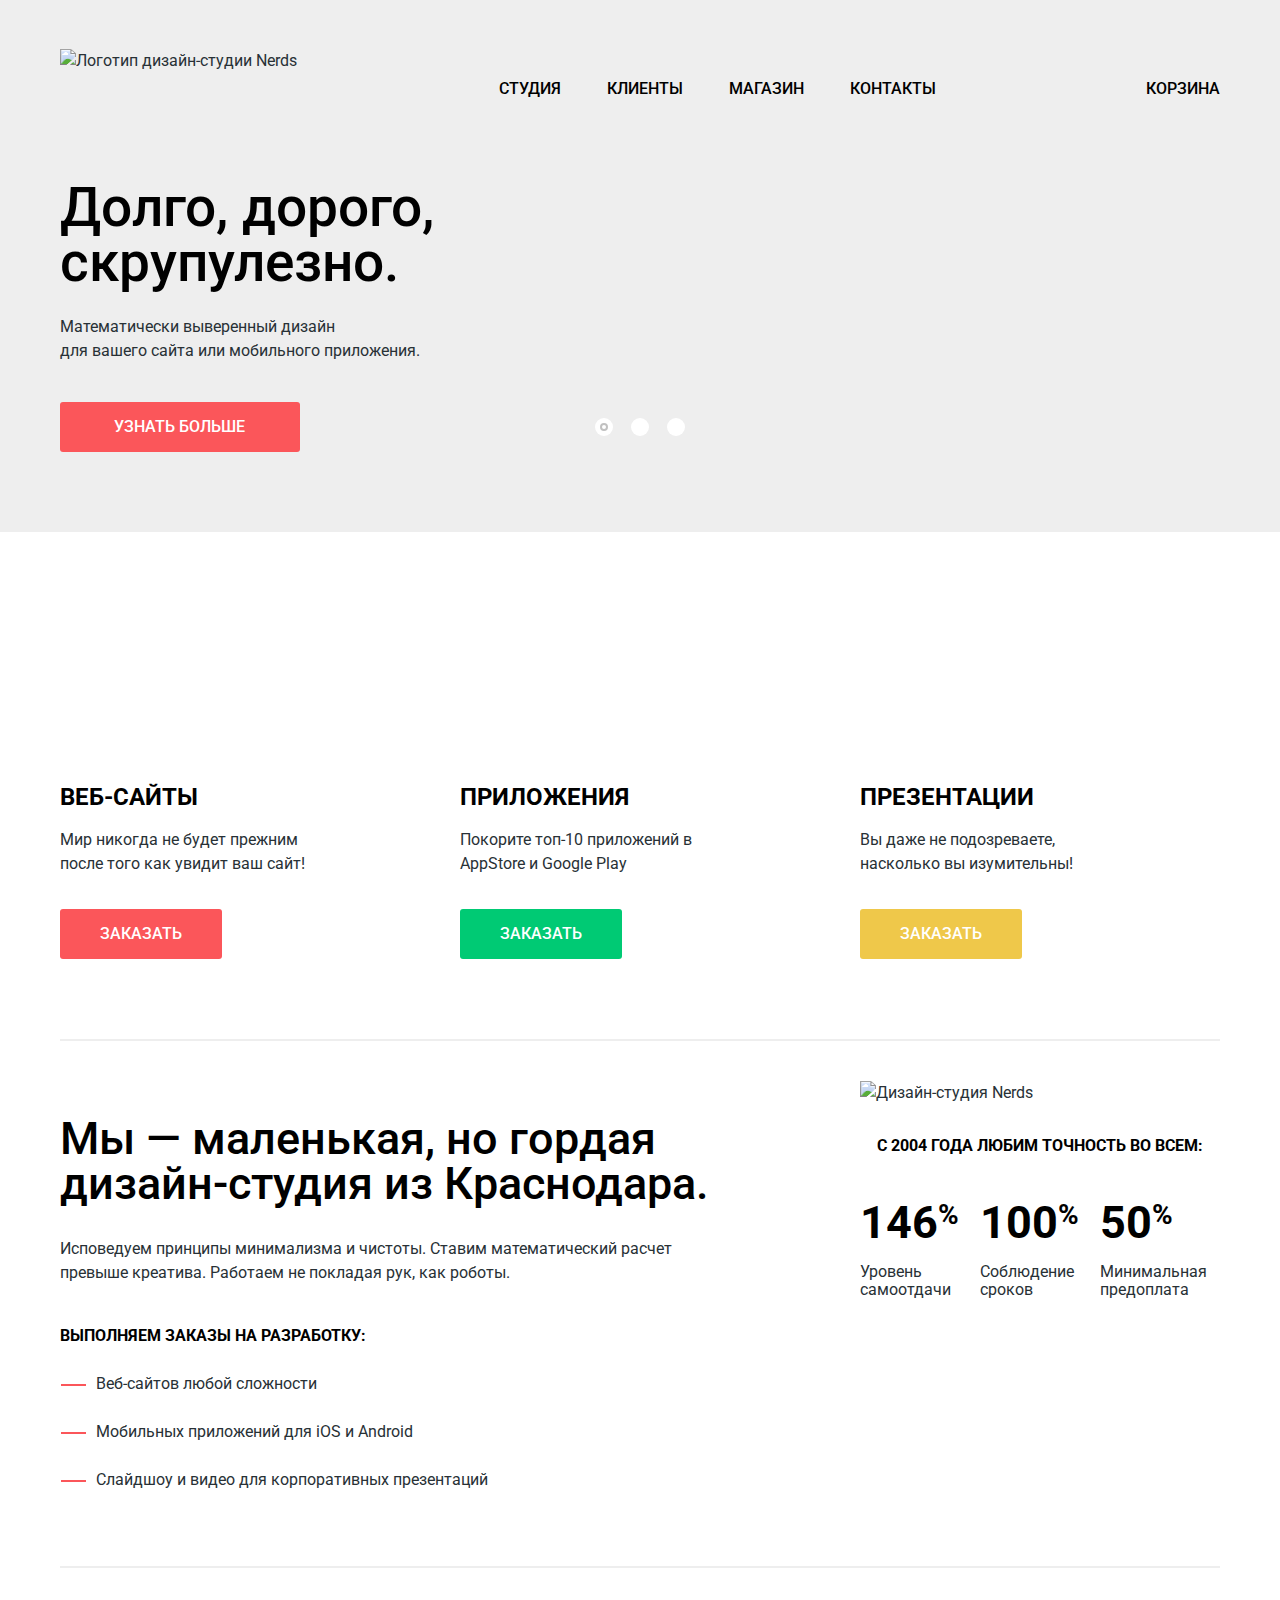
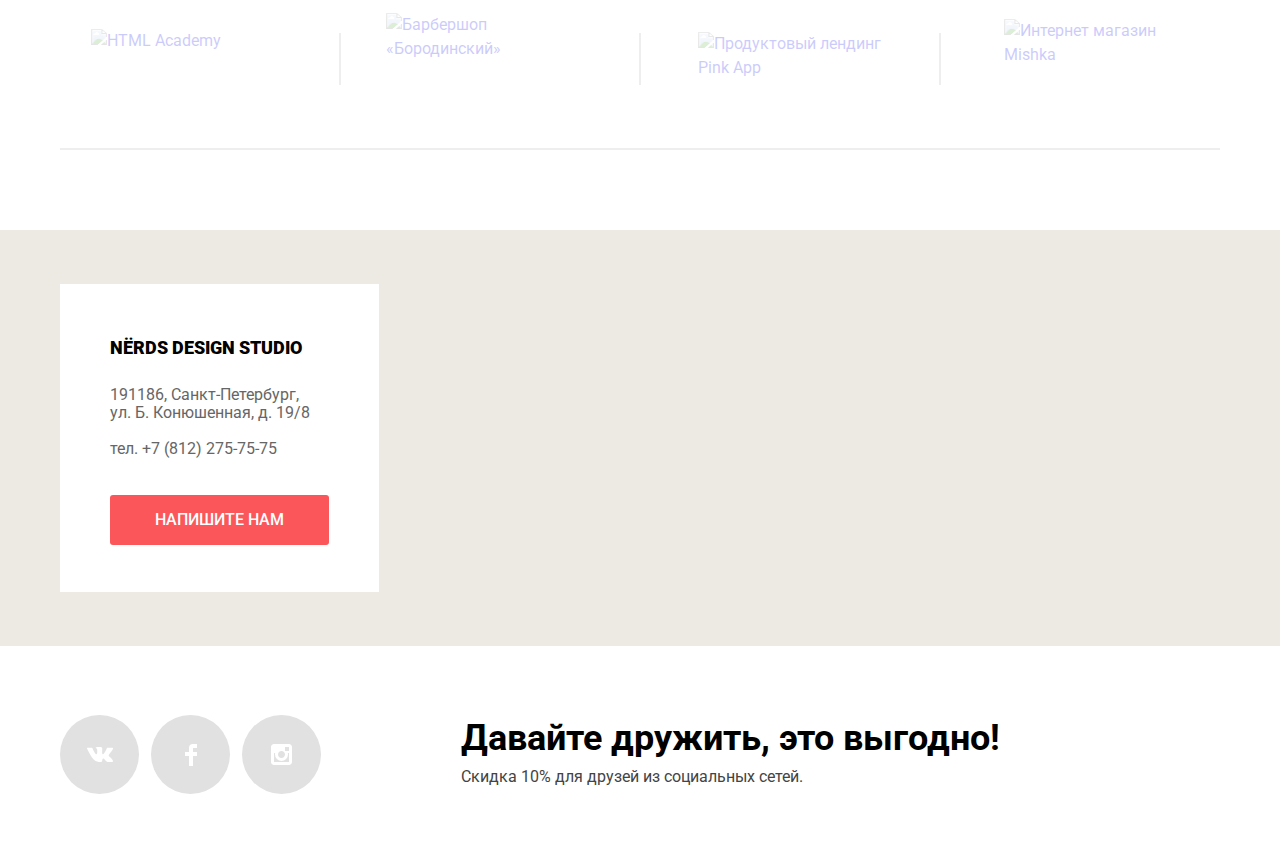
==== commit c0f7e7a1: "Базовые + дополнительные 3.0" ====
--- a/index.html
+++ b/index.html
@@ -5,8 +5,8 @@
     <meta charset="utf-8">
     <title>Дизайн-студия «Nerds»</title>
     <link href="https://fonts.googleapis.com/css?family=Roboto:400,500,700,900&amp;subset=cyrillic" rel="stylesheet">
-    <link href="css/normalize.css" rel="stylesheet">
-    <link href="css/style.css" rel="stylesheet">
+    <link href="css/normalize.min.css" rel="stylesheet">
+    <link href="css/style.min.css" rel="stylesheet">
   </head>
 
   <body>
@@ -145,7 +145,7 @@
         </div>
         <iframe class="map" src="https://www.google.com/maps/embed?pb=!1m18!1m12!1m3!1d1998.9827661109448!2d30.32244689088904!3d59.93883474027493!2m3!1f0!2f0!3f0!3m2!1i1024!2i768!4f13.1!3m3!1m2!1s0x4696310fca145cc1%3A0x42b32648d8238007!2z0JHQvtC70YzRiNCw0Y8g0JrQvtC90Y7RiNC10L3QvdCw0Y8g0YPQuy4sIDE5LzgsINCh0LDQvdC60YIt0J_QtdGC0LXRgNCx0YPRgNCzLCDQoNC-0YHRgdC40Y8sIDE5MTE4Ng!5e0!3m2!1sru!2sua!4v1536066253459"></iframe>
       </div>
-      <div class="footer-social-container">
+      <div class="footer-social container">
         <ul class="social-buttons">
           <li>
             <a class="social-button" href="#">
@@ -166,7 +166,6 @@
             </a>
           </li>
         </ul>
-
         <div class="footer-promo">
           <p><b>Давайте дружить, это выгодно!</b></p>
           <p>Скидка 10% для друзей из социальных сетей.</p>
@@ -194,6 +193,6 @@
       <button class="form-close" type="button"><span class="visually-hidden">Закрыть</span></button>
     </section>
 
-    <script src="js/script.js"></script>
+    <script src="js/script.min.js"></script>
   </body>
 </html>
--- a/css/style.min.css
+++ b/css/style.min.css
@@ -0,0 +1 @@
+.button,body{font-family:Roboto,Arial,sans-serif;font-size:16px}.button,a{text-decoration:none}.button,.service-item h3{text-transform:uppercase}.cart-link::before,.find-us,.form-close,.service-item,.slider-item{background-repeat:no-repeat}html{box-sizing:border-box}*,::after,::before{box-sizing:inherit}body{margin:0;min-width:1200px;line-height:24px;font-weight:400;color:#283136;background-color:#fff}.button,.slide-lead b{font-weight:500}img{max-width:100%;height:auto}.visually-hidden:not(:focus):not(:active),input[type=checkbox].visually-hidden,input[type=radio].visually-hidden{position:absolute;width:1px;height:1px;margin:-1px;border:0;padding:0;white-space:nowrap;clip-path:inset(100%);clip:rect(0 0 0 0);overflow:hidden}.container{display:block;margin-right:auto;margin-left:auto;width:1160px}.button{display:inline-block;margin:0;padding:16px 40px;line-height:18px;color:#fff;text-align:center;vertical-align:top;background-color:#fb565a;border:none;border-radius:3px}.button:focus,.button:hover{background-color:#e74246}.button:active{color:rgba(255,255,255,.3);background-color:#d7373b;box-shadow:inset 0 3px 0 0 rgba(0,1,1,.1)}.main-header,.slider{background-color:#eee}.main-header{padding-top:49px;width:100%}.main-navigation{display:flex;justify-content:space-between;align-items:flex-start}.main-logo{margin-right:202px}.main-logo:focus,.main-logo:hover{opacity:.8}.main-logo:active{opacity:.3}.site-navigation{display:flex;flex-wrap:wrap;margin-top:21px;margin-bottom:0;padding-left:0;list-style:none}.site-navigation li{margin-right:46px}.site-navigation .active{border-bottom:2px solid #fb565a}.cart-link,.site-navigation a{font-size:16px;line-height:38px;font-weight:500;color:#000;text-transform:uppercase}.cart-link:focus,.cart-link:hover,.site-navigation a:focus,.site-navigation a:hover{color:#fb565a}.cart-link:active,.site-navigation a:active{color:rgba(0,0,0,.3)}.site-navigation a{display:block}.cart-link{position:relative;margin-top:21px;margin-left:auto;padding-left:41px;text-align:right}.slider-controls,.slider-list{padding-left:0;list-style:none;margin-top:0;margin-bottom:0}.cart-link::before{content:"";position:absolute;top:12px;left:0;width:15px;height:15px;background-image:url(../img/cart-icon.svg);background-position:0 0}.slider{position:relative}.slider-controls{position:absolute;left:50%;bottom:96px;display:flex;transform:translateX(-50%)}.slider-controls li{margin-right:9px;margin-left:9px}.slider-controls a{position:relative;display:block;width:18px;height:18px;background-color:#fff;border-radius:50%;cursor:pointer}.slider-controls .active-slide::before{content:"";position:absolute;left:5px;top:5px;width:8px;height:8px;border:2px solid #c1c1c1;border-radius:50%}.clients,.services{border-bottom:2px solid #eee}.slider-item{display:none;padding-top:72px;padding-bottom:50px;min-height:424px;background-color:transparent}.slide-1{background-image:url(../img/slide1.png);background-position:right 3px bottom 0}.slide-2,.slide-3{background-position:right bottom}.slide-2{background-image:url(../img/slide2.png)}.slide-3{background-image:url(../img/slide3.png)}.active-slide{display:block}.slider-item p{margin-top:0;margin-bottom:0}.slider-item p+p{margin-top:25px}.slide-lead{max-width:520px;font-size:55px;line-height:55px;color:#000}.slide-caption{max-width:415px}.slider-item .button{margin-top:39px;padding-right:55px;padding-left:54px}.features-list,.services-list{padding-left:0;list-style:none}.services{padding-bottom:80px}.services-list{display:flex;flex-wrap:wrap;margin-top:0;margin-bottom:0;padding-right:60px}.about-parts,.contact-form{justify-content:space-between}.services-list li{margin-top:80px;width:300px}.services-list li:not(:nth-child(3n)){margin-right:100px}.service-item{padding-top:170px;background-position:0 0}.service-item-web{background-image:url(../img/illustration-1.png)}.service-item-app{background-image:url(../img/illustration-2.png)}.service-item-presentation{background-image:url(../img/illustration-3.png)}.service-item h3{margin:0 0 16px;padding:0;font-size:24px;line-height:30px;font-weight:700;color:#000}.button-green:active,.button-yellow:active{color:rgba(255,255,255,.3);box-shadow:inset 0 3px 0 0 rgba(0,1,1,.1)}.service-item p{display:block;margin-top:0;margin-bottom:33px;max-width:250px}.button-green{background-color:#00ca74}.button-green:focus,.button-green:hover{background-color:#00bc6c}.button-green:active{background-color:#00aa62}.button-yellow{background-color:#efc84a}.button-yellow:focus,.button-yellow:hover{background-color:#eab534}.button-yellow:active{background-color:#e5a722}.about{padding-top:40px;padding-bottom:74px}.about-parts{display:flex}.about-info{margin-top:35px;width:670px}.about-lead,.about-text{margin-top:0;margin-bottom:0}.about-lead{margin-top:0;margin-bottom:31px}.features,.features-lead{margin-top:39px}.about-lead b{font-size:45px;line-height:45px;font-weight:500;color:#000}.advantages-table caption,.features-lead b{font-size:16px;line-height:24px;color:#000;text-transform:uppercase}.features-lead{margin-bottom:0}.features-list,.features-list li+li{margin-top:24px}.features-list{margin-bottom:0}.features-list li{position:relative;padding-left:36px}.features-list li::before{content:"";position:absolute;top:12px;left:1px;width:25px;height:2px;background-color:#fb565a}.features-lead b{display:block;font-weight:700}.about-advantages{width:360px}.advantages-table{margin-top:29px;width:100%;border-collapse:collapse}.advantages-table caption{margin-bottom:42px;font-weight:700;text-align:center}.advantages-table td{margin:0;padding:0;width:33.33333%}.advantages-percents td{font-size:45px;line-height:45px;font-weight:700;color:#000}.advantages-percents sup{font-size:28px}.advantages-text{font-size:16px;line-height:18px;color:#283136}.advantages-text td{padding-top:18px;line-height:18px}.clients{border-top:2px solid #eee}.clients-list{display:flex;flex-wrap:wrap;align-items:center;margin:0;padding:0;list-style:none}.clients-list li{position:relative;display:block;width:300px;height:180px}.clients-list li:nth-child(4n),.clients-list li:nth-child(4n+1){width:280px}.client-htmlacademy{padding-top:10px;padding-right:20px}.client-mishka{padding-top:5px;padding-left:20px}.clients-list li:not(:nth-child(4n))::after{content:"";position:absolute;top:65px;right:-1px;width:2px;height:52px;background-color:#eee}.client{display:flex;align-items:center;justify-content:center;height:100%;opacity:.2}.client:focus,.client:hover{opacity:1}.client:active{opacity:.1}.main-footer{margin-top:80px}.find-us{position:relative;margin:0;padding-top:54px;padding-bottom:54px;min-height:416px;background-color:#eceae2;background-image:url(../img/map-with-marker.png);background-position:center}.map{position:absolute;top:0;left:0;z-index:1;display:block;margin:0;width:100%;height:100%;border:0}.contacts{position:relative;z-index:2;padding:50px 50px 47px;width:319px;background-color:#fff}.contacts p{margin-top:0;margin-bottom:18px;line-height:18px;color:#666}.popup-open{display:block;margin-top:37px;width:100%}.contacts .studio-name{margin-bottom:24px;font-size:18px;line-height:28px;font-weight:700;color:#000}.footer-social{display:flex;align-items:flex-start;padding-top:69px;padding-bottom:57px}.social-buttons{display:flex;flex-wrap:wrap;align-items:flex-start;margin:0 128px 0 0;padding:0;max-width:273px;list-style:none}.social-buttons li{margin-bottom:12px;margin-right:12px}.social-button{display:flex;align-items:center;justify-content:center;width:79px;height:79px;background-color:#e1e1e1;border-radius:50%}.social-button:focus,.social-button:hover{background-color:#e74246}.social-button:active{background-color:#d7373b;box-shadow:inset 0 3px 0 0 rgba(0,1,1,.1)}.social-button:active svg{opacity:.3}.footer-promo{max-width:560px}.footer-promo p+p{margin-top:10px}.footer-promo p{margin:5px 0 0;font-size:16px;line-height:22px;color:#444}.footer-promo b{margin:0;font-size:36px;line-height:36px;font-weight:700;color:#000}.contact-us{position:fixed;top:50%;left:50%;z-index:4;display:none;padding:69px 100px 84px;width:960px;height:590px;color:#000;background-color:#fff;box-shadow:0 20px 40px 0 rgba(0,1,1,.75);transform:translate(-480px,-295px)}.contact-form{display:flex;flex-wrap:wrap;background-color:#fff}.form-close{position:absolute;top:79px;right:90px;width:21px;height:21px;font-size:0;background-color:transparent;border:0;outline:0;background-image:url(../img/close-cross.svg);background-position:0 0;cursor:pointer;opacity:.3}.form-close:focus,.form-close:hover{opacity:1}.form-close:active{opacity:.1}.contact-us h2{margin:0 0 40px;font-size:45px;line-height:45px;font-weight:500;color:#000}.contact-form textarea,.contact-item input,.contact-item label{font-size:16px;line-height:18px}.contact-item{margin:0 0 34px}.contact-item:last-of-type{margin-bottom:46px}.contact-item label{display:block;margin-bottom:10px;font-weight:700;color:#000}.contact-item input{padding:13px 14px;width:360px;color:#444;border:2px solid #d7dcde;border-radius:3px;outline:0}.contact-form input:hover{border:2px solid #b4b9bb}.contact-form input:focus{color:#000;border:2px solid #000}.contact-form input:invalid{color:#e74246;border:2px solid #e74246}.contact-form textarea{padding:12px 13px;width:760px;color:#444;vertical-align:top;border:2px solid #d7dcde;border-radius:3px;outline:0;resize:none}.contact-form textarea:hover{border:2px solid #b4b9bb}.contact-form textarea:focus{color:#000;border:2px solid #000}.contact-form textarea:invalid{color:#e74246;border:2px solid #e74246}.contact-form button{padding-left:83px;padding-right:85px}.popup-show{display:block;animation:popup-opening .6s}.popup-error{animation:shake .6s}@keyframes popup-opening{0%{transform:translate(-2000px,-2000px)}70%{transform:translateY(-200px,30px)}90%{transform:translateY(-200px,-10px)}100%{transform:translateY(-200px,0)}}@keyframes shake{0%,100%{transform:translateX(0)}10%,30%,50%,70%,90%{transform:translateX(-15px)}20%,40%,60%,80%{transform:translateX(15px)}}.page-title{margin:0;padding:71px 0 109px;font-size:55px;line-height:55px;font-weight:500;color:#000;text-align:center;background-color:#eee}.catalog-page{display:flex;justify-content:space-between}.filter{box-sizing:content-box;margin-top:57px;width:260px}.filter fieldset{margin:0 0 51px;padding:0;border:none}.filter .filter-item{margin-bottom:60px}.filter legend{margin-bottom:21px;font-size:18px;line-height:18px;font-weight:700;color:#000;text-transform:uppercase}.filter ul{margin:0;padding:0;list-style:none}.filter-feature,.filter-option{margin-bottom:20px;padding-left:36px}.filter-feature:last-of-type,.filter-option:last-of-type{margin-bottom:0}.filter-feature label,.filter-option label{position:relative;display:block;cursor:pointer;-ms-user-select:none;user-select:none}.filter-input-checkbox+label::before,.filter-input-checkbox:checked+label::before{content:"";position:absolute;width:27px;height:23px;background-position:0 0;background-repeat:no-repeat;opacity:.4}.filter-features label,.filter-option label{font-size:16px;line-height:20px;color:#283136}.filter-features label:focus,.filter-features label:hover,.filter-option label:focus,.filter-option label:hover{color:#000}.filter-input-checkbox:disabled label,.filter-input-radio:disabled label{color:rgba(40,49,54,.3)}.filter-input-checkbox+label::before{left:-35px;top:0;background-image:url(../img/checkbox-off.svg)}.filter-input-checkbox:checked+label::before{background-image:url(../img/checkbox-on.svg)}.filter-input-checkbox:focus+label::before,.filter-input-checkbox:hover+label::before{opacity:1}.filter-input-checkbox:disabled+label::before{opacity:.1}.filter-input-radio+label::before,.filter-input-radio:checked+label::before{position:absolute;width:25px;height:25px;background-position:0 0;background-repeat:no-repeat;opacity:.4;content:""}.filter-input-radio+label::before{left:-35px;top:-3px;background-image:url(../img/radio-off.svg)}.filter-input-radio:checked+label::before{background-image:url(../img/radio-on.svg)}.filter-input-radio:focus+label::before,.filter-input-radio:hover+label::before{opacity:1}.filter-input-radio:disabled+label::before{opacity:.1}.filter-item{margin:0;padding:0;width:260px;border:none}.range-filter{width:260px}.filter-item legend{margin-bottom:50px;font-size:18px;line-height:24px;font-weight:700;text-transform:uppercase}.range-controls{position:relative;margin-bottom:15px;padding-top:39px;padding-right:20px;padding-left:20px;height:41px;background-color:#f1f1f1;border-radius:5px}.range-controls .scale{height:2px;background:#d7dcde}.range-controls .bar{width:70%;height:2px;background:#00ca74}.range-controls .toggle{position:absolute;top:31px;left:0;padding:0;width:4px;height:4px;border:8px solid #fff;border-radius:50%;background-color:#ababab;box-shadow:0 2px 1px 0 #cfcfcf;cursor:pointer}.range-controls .toggle-min{left:18px}.range-controls .toggle-max{left:160px}.price-controls{font-size:0}.price-controls label{display:inline-block;width:50%;font-size:16px;text-transform:uppercase;vertical-align:baseline}.price-controls input{margin-left:9px;padding:10px;width:60px;color:#283136;text-align:center;vertical-align:baseline;background:#f1f1f1;border:none;border-radius:5px}.max-price{text-align:right}.filter .button{padding:15px 89px;color:#000;background-color:#eee}.filter .button:focus,.filter .button:hover{background-color:#dfdfdf}.filter .button:active{color:rgba(0,0,0,.3);background-color:#d5d5d5;box-shadow:inset 0 3px 0 0 rgba(0,1,1,.1)}.item-title a,.sorting-title,.sorting-type a{color:#000;text-transform:uppercase}.catalog-sorting{display:flex;align-items:center;flex-wrap:wrap;margin-bottom:53px}.sorting-title{margin-right:auto;font-size:18px;line-height:18px;font-weight:700}.sorting-type,.sorting-updown{display:flex;align-items:center;flex-wrap:wrap;margin-top:0;margin-bottom:0;padding-left:0;list-style:none}.sorting-type a{font-size:14px;line-height:18px;opacity:.3}.sorting-type a:focus,.sorting-type a:hover{opacity:.6}.sorting-type a:active{opacity:1}.sorting-type{margin-right:48px}.sorting-type li:not(:last-child){margin-right:27px}.sorting-updown li:not(:last-child){margin-right:18px}.sorting-updown svg{display:block;opacity:.2}.sorting-updown svg:focus,.sorting-updown svg:hover{opacity:.4}.active svg,.sorting-updown svg:active{opacity:1}.catalog-content{margin-top:55px;width:760px}.catalog-list{display:flex;justify-content:space-between;flex-wrap:wrap;margin:0 0 17px;padding:0;list-style:none}.catalog-list li{width:360px;margin-bottom:33px;background-color:#e9e9e9;border-radius:3px 3px 0 0}.catalog-item{position:relative;overflow:hidden;padding-top:40px;border:1px solid #e5e5e5;border-radius:3px 3px 0 0}.catalog-item:hover{background-color:#4d4d4d;box-shadow:0 6px 15px rgba(0,0,0,.25)}.catalog-item::before{content:"";position:absolute;top:13px;left:16px;width:14px;height:14px;background-color:#fff;border-radius:50%;box-shadow:23px 0 0 #fff,46px 0 0 #fff}.catalog-item img{width:360px;height:574px;vertical-align:middle}.catalog-item-hidden{position:absolute;top:385px;padding-top:28px;padding-bottom:43px;width:360px;height:231px;text-align:center;background-color:#eee;opacity:0}.borodinski,.mishka,.sedona{padding-left:79px;padding-right:79px}.a-plus,.kvast,.pink{padding-left:61px;padding-right:61px}.catalog-item:hover .catalog-item-hidden{opacity:1}.catalog-item-price{margin-top:30px;padding-right:60px;padding-left:60px}.item-title a{font-size:18px;line-height:30px;font-weight:700}.catalog-item p,.pagination-item a{font-size:16px;line-height:18px;text-align:center}.item-title{overflow:hidden;margin-top:0;margin-bottom:14px;text-align:center}.catalog-item p{overflow:hidden;margin:0;max-height:36px;font-weight:400;color:#666}.pagination-list{display:flex;justify-content:flex-start;flex-wrap:wrap;margin:0;padding:0;list-style:none}.pagination-item{margin-top:10px;margin-right:10px}.pagination-item a{display:block;margin:0;padding:15px 20px;font-weight:500;color:#000;vertical-align:middle;text-transform:uppercase;background-color:#eee;border:1px solid #eee;border-radius:3px}.next-page{width:260px}.pagination-item a:last-of-type{margin-right:0}.pagination-list a:focus,.pagination-list a:hover{background-color:#dfdfdf}.pagination-list a:active{color:rgba(0,0,0,.3);background-color:#d5d5d5;box-shadow:inset 0 3px 0 0 rgba(0,1,1,.1)}.current-page a{padding:13px 18px;background-color:#fff;border:3px solid #dbdbdb}.inner-footer{margin-top:60px}
